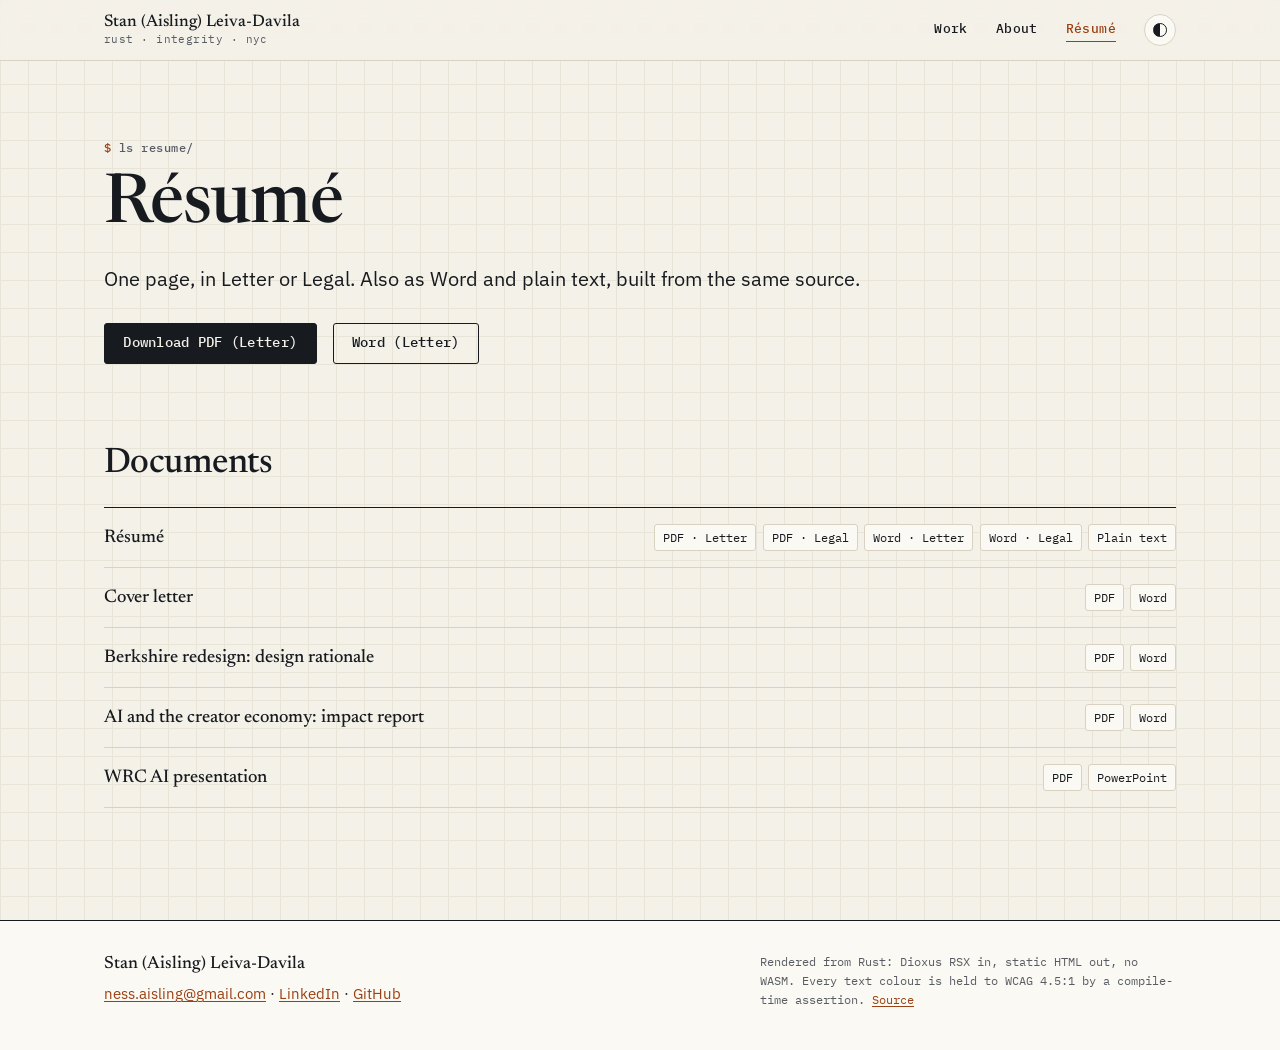
==== resume/index.html @ 5ebaadc1 "Rebuild the portfolio as a multi-page site rendered from Rust The one long page becomes Home, Work, " ====
<!doctype html>
<html lang="en">
<head>
<meta charset="utf-8">
<meta name="viewport" content="width=device-width, initial-scale=1">
<title>Résumé · Stan (Aisling) Leiva-Davila</title>
<meta name="description" content="Résumé as PDF (Letter, Legal), Word and plain text, plus writing samples.">
<link rel="canonical" href="https://nessaisling-lab.github.io/aisling-builder-portfolio/resume/">
<meta property="og:type" content="website">
<meta property="og:title" content="Résumé · Stan (Aisling) Leiva-Davila">
<meta property="og:description" content="Résumé as PDF (Letter, Legal), Word and plain text, plus writing samples.">
<meta property="og:url" content="https://nessaisling-lab.github.io/aisling-builder-portfolio/resume/">
<meta property="og:image" content="https://nessaisling-lab.github.io/aisling-builder-portfolio/assets/og-image.png">
<meta name="twitter:card" content="summary_large_image">
<meta name="theme-color" content="#F4F1E9" media="(prefers-color-scheme: light)">
<meta name="theme-color" content="#121417" media="(prefers-color-scheme: dark)">
<link rel="icon" href="../assets/favicon.svg" type="image/svg+xml">
<link rel="icon" href="../assets/favicon-32.png" sizes="32x32">
<link rel="apple-touch-icon" href="../assets/apple-touch-icon.png">
<script>try{var m=localStorage.getItem('theme');if(m)document.documentElement.dataset.theme=m}catch(e){}</script>
<link rel="preconnect" href="https://fonts.googleapis.com">
<link rel="preconnect" href="https://fonts.gstatic.com" crossorigin>
<link href="https://fonts.googleapis.com/css2?family=IBM+Plex+Mono:wght@400;500&family=IBM+Plex+Sans:ital,wght@0,400;0,500;0,600;1,400&family=Newsreader:ital,opsz,wght@0,6..72,400;0,6..72,500;1,6..72,400&display=swap" rel="stylesheet">
<link rel="stylesheet" href="../assets/site.css">
</head>
<body>
<a class="skip" href="#main">Skip to content</a>
<header class="top"><div class="wrap top-in"><a class="brand" href="../"><span class="brand-name">Stan (Aisling) Leiva-Davila</span><span class="brand-tag">rust · integrity · nyc</span></a><nav aria-label="Site"><a href="../work/" aria-current="false">Work</a><a href="../about/" aria-current="false">About</a><a href="../resume/" aria-current="page">Résumé</a><button class="theme" type="button" aria-label="Switch between light and dark theme"><span class="theme-ic" aria-hidden="true"></span></button></nav></div></header>
<main id="main">
<section class="wrap page-head"><p class="label"><span class="prompt" aria-hidden="true">$</span> ls resume/</p><h1>Résumé</h1><p class="deck">One page, in Letter or Legal. Also as Word and plain text, built from the same source.</p><div class="actions"><a class="btn" href="../assets/docs/resume/resume-letter.pdf">Download PDF (Letter)</a><a class="btn ghost" href="../assets/docs/resume/resume.docx">Word (Letter)</a></div></section><section class="wrap block"><h2 class="block-h">Documents</h2><ul class="docs"><li><span class="doc-name">Résumé</span><span class="doc-files"><a class="chip link" href="../assets/docs/resume/resume-letter.pdf">PDF · Letter</a><a class="chip link" href="../assets/docs/resume/resume-legal.pdf">PDF · Legal</a><a class="chip link" href="../assets/docs/resume/resume.docx">Word · Letter</a><a class="chip link" href="../assets/docs/resume/resume-legal.docx">Word · Legal</a><a class="chip link" href="../assets/docs/resume/resume.txt">Plain text</a></span></li><li><span class="doc-name">Cover letter</span><span class="doc-files"><a class="chip link" href="../assets/docs/cover-letter/cover-letter.pdf">PDF</a><a class="chip link" href="../assets/docs/cover-letter/cover-letter.docx">Word</a></span></li><li><span class="doc-name">Berkshire redesign: design rationale</span><span class="doc-files"><a class="chip link" href="../assets/docs/berkshire-rationale/berkshire-rationale.pdf">PDF</a><a class="chip link" href="../assets/docs/berkshire-rationale/berkshire-rationale.docx">Word</a></span></li><li><span class="doc-name">AI and the creator economy: impact report</span><span class="doc-files"><a class="chip link" href="../assets/docs/ai-creator-impact/ai-creator-impact.pdf">PDF</a><a class="chip link" href="../assets/docs/ai-creator-impact/ai-creator-impact.docx">Word</a></span></li><li><span class="doc-name">WRC AI presentation</span><span class="doc-files"><a class="chip link" href="../assets/docs/wrc-ai-deck/wrc-ai-deck.pdf">PDF</a><a class="chip link" href="../assets/docs/wrc-ai-deck/wrc-ai-deck.pptx">PowerPoint</a></span></li></ul></section>
</main>
<footer class="foot"><div class="wrap foot-in"><div><p class="foot-name">Stan (Aisling) Leiva-Davila</p><p><a href="mailto:ness.aisling@gmail.com">ness.aisling@gmail.com</a> · <a href="https://www.linkedin.com/in/stan-leiva-davila/">LinkedIn</a> · <a href="https://github.com/nessaisling-lab">GitHub</a></p></div><p class="colophon">Rendered from Rust: Dioxus RSX in, static HTML out, no WASM. Every text colour is
                     held to WCAG 4.5:1 by a compile-time assertion. <a href="https://github.com/nessaisling-lab/aisling-builder-portfolio/tree/main/site">Source</a></p></div></footer>
<script src="../assets/site.js" defer></script>
</body>
</html>
---- assets/site.css ----
/* Lab notebook x terminal.
   Notebook: warm paper, a faint ruled grid, serif headlines, figures with captions.
   Terminal: monospace prompts and readouts, a status dot, an ember accent at night.
   Colours come from site/src/theme.rs; everything else is here. */

/* GENERATED from site/src/theme.rs. Edit the Rust, not this block. Every text
   colour is held to WCAG 4.5:1 on both grounds by a const assertion. */
:root{
  --paper:#F4F1E9;--sheet:#FBF9F4;
  --ink:#171A1F;       /* 15.45:1 on paper */
  --quiet:#585C63;     /* 5.95:1 on paper */
  --accent:#9A4012;    /* 5.97:1 on paper */
  --rule:#D9D2C2;--grid:#E9E4D8;
  color-scheme:light;
}
@media (prefers-color-scheme: dark){:root:not([data-theme=light]){
  --paper:#121417;--sheet:#1A1D21;
  --ink:#ECE7DC;       /* 14.96:1 on paper */
  --quiet:#A4A8AE;     /* 7.72:1 on paper */
  --accent:#F08A4B;    /* 7.41:1 on paper */
  --rule:#2E3339;--grid:#1B1E22;
  color-scheme:dark;
}}
:root[data-theme=dark]{
  --paper:#121417;--sheet:#1A1D21;
  --ink:#ECE7DC;       /* 14.96:1 on paper */
  --quiet:#A4A8AE;     /* 7.72:1 on paper */
  --accent:#F08A4B;    /* 7.41:1 on paper */
  --rule:#2E3339;--grid:#1B1E22;
  color-scheme:dark;
}


*,*::before,*::after{box-sizing:border-box}
*{margin:0;padding:0}
html{-webkit-text-size-adjust:100%;scroll-padding-top:5rem}
img,video{display:block;max-width:100%;height:auto}

:root{
  --serif:"Newsreader",Georgia,"Times New Roman",serif;
  --sans:"IBM Plex Sans",system-ui,-apple-system,"Segoe UI",sans-serif;
  --mono:"IBM Plex Mono",ui-monospace,"Cascadia Mono",Consolas,monospace;
  --wrap:72rem;
  --gutter:clamp(1rem,4vw,2.5rem);
  --measure:66ch;
}

body{
  background-color:var(--paper);
  background-image:
    linear-gradient(var(--grid) 1px,transparent 1px),
    linear-gradient(90deg,var(--grid) 1px,transparent 1px);
  background-size:28px 28px;
  color:var(--ink);
  font:400 1.0625rem/1.65 var(--sans);
  text-rendering:optimizeLegibility;
  -webkit-font-smoothing:antialiased;
}

a{color:inherit}
:focus-visible{outline:2px solid var(--accent);outline-offset:3px;border-radius:2px}
.skip{position:absolute;left:-999px;top:.5rem;background:var(--ink);color:var(--paper);padding:.5rem .9rem;z-index:10}
.skip:focus{left:.5rem}
.quiet{color:var(--quiet)}

.wrap{max-width:var(--wrap);margin:0 auto;padding:0 var(--gutter)}

/* ── top bar ─────────────────────────────────────────────── */
.top{position:sticky;top:0;z-index:5;background:color-mix(in srgb,var(--paper) 88%,transparent);
  backdrop-filter:blur(8px);-webkit-backdrop-filter:blur(8px);border-bottom:1px solid var(--rule)}
.top-in{display:flex;align-items:center;justify-content:space-between;gap:1rem;min-height:3.75rem}
.brand{display:flex;flex-direction:column;text-decoration:none;line-height:1.15}
.brand-name{font:500 1.05rem/1.2 var(--serif)}
.brand-tag{font:400 .7rem/1.4 var(--mono);color:var(--quiet);letter-spacing:.04em}
.top nav{display:flex;align-items:center;gap:clamp(.9rem,2.5vw,1.75rem)}
.top nav a{font:500 .8rem/1 var(--mono);text-decoration:none;letter-spacing:.03em;padding:.35rem 0;border-bottom:1px solid transparent}
.top nav a:hover{border-bottom-color:var(--ink)}
.top nav a[aria-current=page]{color:var(--accent);border-bottom-color:var(--accent)}
.theme{width:2rem;height:2rem;border:1px solid var(--rule);border-radius:50%;background:var(--sheet);cursor:pointer;display:grid;place-items:center;color:var(--ink)}
.theme:hover{border-color:var(--ink)}
.theme-ic{width:.85rem;height:.85rem;border-radius:50%;background:linear-gradient(90deg,var(--ink) 50%,transparent 50%);border:1.5px solid var(--ink)}

/* ── shared type ─────────────────────────────────────────── */
h1,h2,h3{font-family:var(--serif);font-weight:500;letter-spacing:-.015em;line-height:1.12}
h1{font-size:clamp(2.4rem,5.4vw,4.25rem)}
h1 em,h2 em{font-style:italic;color:var(--accent)}
.deck{font-size:clamp(1.08rem,1.6vw,1.25rem);color:var(--ink);max-width:var(--measure);margin-top:1.1rem}
.label{font:500 .78rem/1 var(--mono);letter-spacing:.04em;color:var(--quiet);margin-bottom:.9rem}
.prompt{color:var(--accent)}
.block{padding:clamp(3rem,7vw,5rem) var(--gutter) 0;max-width:var(--wrap)}
.block-h{font-size:clamp(1.6rem,3vw,2.2rem);margin-bottom:1.5rem;max-width:30ch}
.text-link{color:var(--accent);text-underline-offset:.2em;text-decoration-thickness:1px}
.text-link:hover{text-decoration-thickness:2px}
.more{margin-top:1.4rem;font-size:.95rem}

.status,.status-line{display:inline-flex;align-items:center;gap:.55rem;font:500 .78rem/1 var(--mono);letter-spacing:.03em;
  color:var(--ink);background:var(--sheet);border:1px solid var(--rule);padding:.5rem .75rem;border-radius:999px}
.dot{width:.5rem;height:.5rem;border-radius:50%;background:var(--accent);box-shadow:0 0 0 3px color-mix(in srgb,var(--accent) 22%,transparent)}

.btn{display:inline-flex;align-items:center;gap:.4rem;font:500 .85rem/1 var(--mono);letter-spacing:.02em;text-decoration:none;
  background:var(--ink);color:var(--paper);border:1px solid var(--ink);padding:.8rem 1.15rem;border-radius:3px;cursor:pointer}
.btn:hover{background:var(--accent);border-color:var(--accent);color:var(--paper)}
.btn.ghost{background:transparent;color:var(--ink)}
.btn.ghost:hover{border-color:var(--accent);color:var(--accent)}
.btn.small{padding:.55rem .8rem;font-size:.78rem}
.actions{display:flex;flex-wrap:wrap;align-items:center;gap:.75rem 1rem;margin-top:1.75rem}
.chip{display:inline-block;font:400 .74rem/1.3 var(--mono);border:1px solid var(--rule);background:var(--sheet);padding:.3rem .5rem;border-radius:3px}
.chip.link{text-decoration:none}
.chip.link:hover{border-color:var(--accent);color:var(--accent)}

/* ── home ────────────────────────────────────────────────── */
.hero{display:grid;grid-template-columns:minmax(0,1fr) minmax(0,19rem);gap:clamp(2rem,5vw,4.5rem);align-items:end;padding-top:clamp(3rem,8vw,6rem)}
.hero h1{margin-top:1.4rem;max-width:15ch}
.portrait{background:var(--sheet);border:1px solid var(--rule);padding:.6rem .6rem .5rem}
.portrait img{width:100%;aspect-ratio:4/5;object-fit:cover;filter:grayscale(.15) contrast(1.02)}
figcaption{font:400 .74rem/1.4 var(--mono);color:var(--quiet);margin-top:.5rem}

.featured{list-style:none;border-top:1px solid var(--ink)}
.frow{border-bottom:1px solid var(--rule)}
.frow-link{display:grid;grid-template-columns:3rem minmax(0,1fr) auto 1.5rem;gap:1.25rem;align-items:baseline;padding:1.5rem 0;text-decoration:none}
.frow-n{font:500 .85rem/1 var(--mono);color:var(--accent)}
.frow-main{display:flex;flex-direction:column;gap:.3rem}
.frow-kicker{font:400 .74rem/1.3 var(--mono);color:var(--quiet);letter-spacing:.03em}
.frow-name{font:500 clamp(1.4rem,2.6vw,1.9rem)/1.15 var(--serif)}
.frow-line{color:var(--quiet);max-width:60ch}
.frow-stat{font:500 .78rem/1.3 var(--mono);text-align:right;white-space:nowrap}
.frow-go{font-size:1.2rem;color:var(--accent);transition:transform .2s}
.frow-link:hover .frow-name{color:var(--accent)}
.frow-link:hover .frow-go{transform:translateX(4px)}

.now-list{border-top:1px solid var(--rule)}
.now-list div{display:grid;grid-template-columns:7rem minmax(0,1fr);gap:1.25rem;padding:1rem 0;border-bottom:1px solid var(--rule)}
.now-list dt{font:500 .8rem/1.6 var(--mono);color:var(--accent)}
.now-list dd{max-width:var(--measure)}
.cta{padding-bottom:1rem}
.cta .deck{margin-top:-.75rem}

/* ── page heads ──────────────────────────────────────────── */
.page-head{padding-top:clamp(3rem,7vw,5rem)}

/* ── work index ──────────────────────────────────────────── */
.log{list-style:none;border-top:1px solid var(--ink)}
.log li{border-bottom:1px solid var(--rule)}
.log-row{display:grid;grid-template-columns:minmax(10rem,14rem) minmax(0,1fr) minmax(0,15rem) 3rem;gap:1.25rem;align-items:baseline;padding:1.15rem 0;text-decoration:none}
.log-name{font:500 1.2rem/1.25 var(--serif)}
.log-line{color:var(--quiet);font-size:.95rem}
.log-stat{font:400 .76rem/1.4 var(--mono)}
.log-year{font:400 .76rem/1.4 var(--mono);color:var(--quiet);text-align:right}
.log-row:hover .log-name{color:var(--accent)}
.earlier{list-style:none;border-top:1px solid var(--rule)}
.earlier li{display:grid;grid-template-columns:minmax(10rem,18rem) minmax(0,1fr);gap:1.25rem;padding:.9rem 0;border-bottom:1px solid var(--rule)}
.earlier-name{font-weight:500}
a.earlier-name{color:var(--accent);text-underline-offset:.2em}
.earlier-line{color:var(--quiet);font-size:.95rem}

/* ── case study ──────────────────────────────────────────── */
.case{padding-top:clamp(2rem,5vw,3.5rem)}
.crumbs{font:400 .78rem/1 var(--mono);color:var(--quiet)}
.crumbs a{color:var(--accent);text-decoration:none}
.crumbs a:hover{text-decoration:underline}
.case-head{margin-top:1.75rem;padding-bottom:2rem;border-bottom:1px solid var(--ink)}
.kicker{font:500 .78rem/1 var(--mono);color:var(--accent);letter-spacing:.03em}
.case-head h1{margin-top:.75rem}
.case-head .status-line{margin-top:1.25rem}
.case-grid{display:grid;grid-template-columns:minmax(0,1fr) minmax(16rem,20rem);gap:clamp(2rem,5vw,4rem);margin-top:2.5rem;align-items:start}
.case-body{grid-column:1;grid-row:1;max-width:var(--measure)}
.spec{grid-column:2;grid-row:1;position:sticky;top:5rem;background:var(--sheet);border:1px solid var(--rule);padding:1.25rem}
.figs{display:grid;grid-template-columns:1fr 1fr;gap:1rem .9rem;padding-bottom:1.25rem;border-bottom:1px solid var(--rule)}
.fig{display:flex;flex-direction:column;gap:.25rem;border-left:2px solid var(--accent);padding-left:.6rem}
.fig-v{font:500 1.15rem/1.15 var(--mono);font-variant-numeric:tabular-nums;letter-spacing:-.01em}
.fig-k{font-size:.76rem;line-height:1.35;color:var(--quiet)}
.spec-dl div{padding:.85rem 0;border-bottom:1px solid var(--rule)}
.spec-dl dt{font:500 .7rem/1 var(--mono);letter-spacing:.06em;text-transform:uppercase;color:var(--quiet);margin-bottom:.4rem}
.spec-dl dd{font-size:.92rem}
.spec-dl a{color:var(--accent);text-underline-offset:.15em}
.stack-chips{display:flex;flex-wrap:wrap;gap:.35rem}
.spec-links{display:flex;flex-direction:column;align-items:flex-start;gap:.5rem;padding-top:1rem}

.media{margin-bottom:2.5rem}
.media video{background:var(--sheet);border:1px solid var(--rule);padding:.5rem}
.media.tall video{max-height:34rem;width:auto}
.cs{padding:2rem 0;border-top:1px solid var(--rule)}
.cs:first-of-type{border-top:0;padding-top:0}
.cs h2{font-size:1.6rem;display:flex;align-items:baseline;gap:.8rem;margin-bottom:.8rem}
.cs-n{font:500 .8rem/1 var(--mono);color:var(--accent)}
.cs-lead{font-size:1.08rem}
.cs-lead.first{font:400 1.25rem/1.55 var(--serif)}
.cs ul{margin-top:1rem;padding-left:0;list-style:none}
.cs li{position:relative;padding-left:1.4rem;margin-top:.7rem}
.cs li::before{content:"›";position:absolute;left:.2rem;color:var(--accent);font-family:var(--mono)}
.verify{margin-top:1rem;padding:1.25rem;background:var(--sheet);border:1px solid var(--rule)}
.verify pre{margin-top:.8rem;overflow-x:auto;font:400 .85rem/1.5 var(--mono);background:var(--paper);border:1px solid var(--rule);padding:.8rem 1rem}
.note{margin-top:1.5rem;padding-left:1rem;border-left:2px solid var(--rule);color:var(--quiet);font-size:.95rem}

.pager{display:grid;grid-template-columns:1fr 1fr;gap:1rem;margin-top:4rem;border-top:1px solid var(--ink)}
.pager a{display:flex;flex-direction:column;gap:.35rem;padding:1.25rem 0;text-decoration:none}
.pager-next{text-align:right;align-items:flex-end}
.pager-k{font:400 .74rem/1 var(--mono);color:var(--quiet)}
.pager-n{font:500 1.25rem/1.2 var(--serif)}
.pager a:hover .pager-n{color:var(--accent)}

/* ── about ───────────────────────────────────────────────── */
.prose{margin-top:1.5rem;max-width:var(--measure)}
.prose p+p{margin-top:1rem}
.prose p:first-child{font:400 1.25rem/1.55 var(--serif)}
.rules{display:grid;grid-template-columns:repeat(3,minmax(0,1fr));gap:1.5rem}
.rule{background:var(--sheet);border:1px solid var(--rule);padding:1.25rem}
.rule h3{font-size:1.25rem;margin-bottom:.6rem}
.rule p{font-size:.95rem;color:var(--quiet)}
.timeline{list-style:none;border-top:1px solid var(--ink)}
.timeline li{display:grid;grid-template-columns:11rem minmax(0,1fr);gap:1.5rem;padding:1.25rem 0;border-bottom:1px solid var(--rule)}
.tl-when{font:400 .78rem/1.7 var(--mono);color:var(--quiet)}
.timeline h3{font-size:1.25rem;margin-bottom:.35rem}
.timeline h3 .quiet{font:400 .95rem/1 var(--sans)}
.timeline p{max-width:var(--measure)}
.stack-dl{border-top:1px solid var(--ink)}
.stack-dl div{display:grid;grid-template-columns:8rem minmax(0,1fr);gap:1.25rem;padding:.9rem 0;border-bottom:1px solid var(--rule)}
.stack-dl dt{font:500 .8rem/1.7 var(--mono);color:var(--accent)}
.contact{display:grid;grid-template-columns:minmax(0,1fr) minmax(0,1fr);gap:clamp(2rem,5vw,4rem)}
.contact-direct p+p{margin-top:.75rem}
.contact-mail{font:500 clamp(1.3rem,2.4vw,1.7rem)/1.2 var(--serif)}
.contact-mail a{color:var(--accent);text-underline-offset:.15em}
.form{display:flex;flex-direction:column;gap:.4rem;background:var(--sheet);border:1px solid var(--rule);padding:1.25rem}
.form label{font:500 .74rem/1 var(--mono);letter-spacing:.04em;margin-top:.6rem}
.form input,.form textarea{font:inherit;font-size:1rem;color:var(--ink);background:var(--paper);border:1px solid var(--rule);border-radius:3px;padding:.65rem .75rem}
.form input:focus,.form textarea:focus{border-color:var(--accent);outline:none;box-shadow:0 0 0 3px color-mix(in srgb,var(--accent) 25%,transparent)}
.form .btn{align-self:flex-start;margin-top:1rem}
.form .hp{display:none}
.form-status{font:400 .85rem/1.4 var(--mono);min-height:1.2em}
.form-status.err{color:var(--accent)}

/* ── résumé ──────────────────────────────────────────────── */
.docs{list-style:none;border-top:1px solid var(--ink)}
.docs li{display:grid;grid-template-columns:minmax(0,1fr) auto;gap:1rem;align-items:center;padding:1rem 0;border-bottom:1px solid var(--rule)}
.doc-name{font:500 1.15rem/1.3 var(--serif)}
.doc-files{display:flex;flex-wrap:wrap;gap:.4rem;justify-content:flex-end}

/* ── footer ──────────────────────────────────────────────── */
.foot{margin-top:clamp(4rem,9vw,7rem);border-top:1px solid var(--ink);background:var(--sheet)}
.foot-in{display:grid;grid-template-columns:minmax(0,1fr) minmax(0,26rem);gap:2rem;padding-top:2rem;padding-bottom:2.5rem;font-size:.92rem}
.foot-name{font:500 1.1rem/1.3 var(--serif);margin-bottom:.4rem}
.foot a{color:var(--accent);text-underline-offset:.15em}
.colophon{font:400 .74rem/1.6 var(--mono);color:var(--quiet)}

/* ── narrow screens ──────────────────────────────────────── */
@media (max-width:52rem){
  .hero{grid-template-columns:1fr;align-items:start}
  .portrait{max-width:15rem}
  .frow-link{grid-template-columns:2.25rem minmax(0,1fr);gap:.4rem 1rem}
  .frow-stat{grid-column:2;text-align:left;white-space:normal}
  .frow-go{display:none}
  .log-row{grid-template-columns:1fr;gap:.35rem}
  .log-year{text-align:left}
  .earlier li,.timeline li,.stack-dl div,.now-list div{grid-template-columns:1fr;gap:.35rem}
  /* minmax(0,…) not 1fr: a bare 1fr track can't shrink below its widest child, and the
     verify command is one unbreakable line. This lets the <pre> scroll inside itself. */
  .case-grid{grid-template-columns:minmax(0,1fr)}
  .spec{grid-column:1;grid-row:1;position:static}
  .case-body{grid-row:2}
  .rules,.contact,.foot-in{grid-template-columns:1fr}
  .docs li{grid-template-columns:1fr}
  .doc-files{justify-content:flex-start}
}
@media (max-width:30rem){
  .brand-tag{display:none}
  .top nav{gap:.8rem}
  .figs{grid-template-columns:1fr 1fr}
}

@media (prefers-reduced-motion:reduce){
  *,*::before,*::after{transition:none!important;animation:none!important;scroll-behavior:auto!important}
}
@media print{
  body{background:#fff}
  .top,.foot,.theme,.pager,.media{display:none}
}
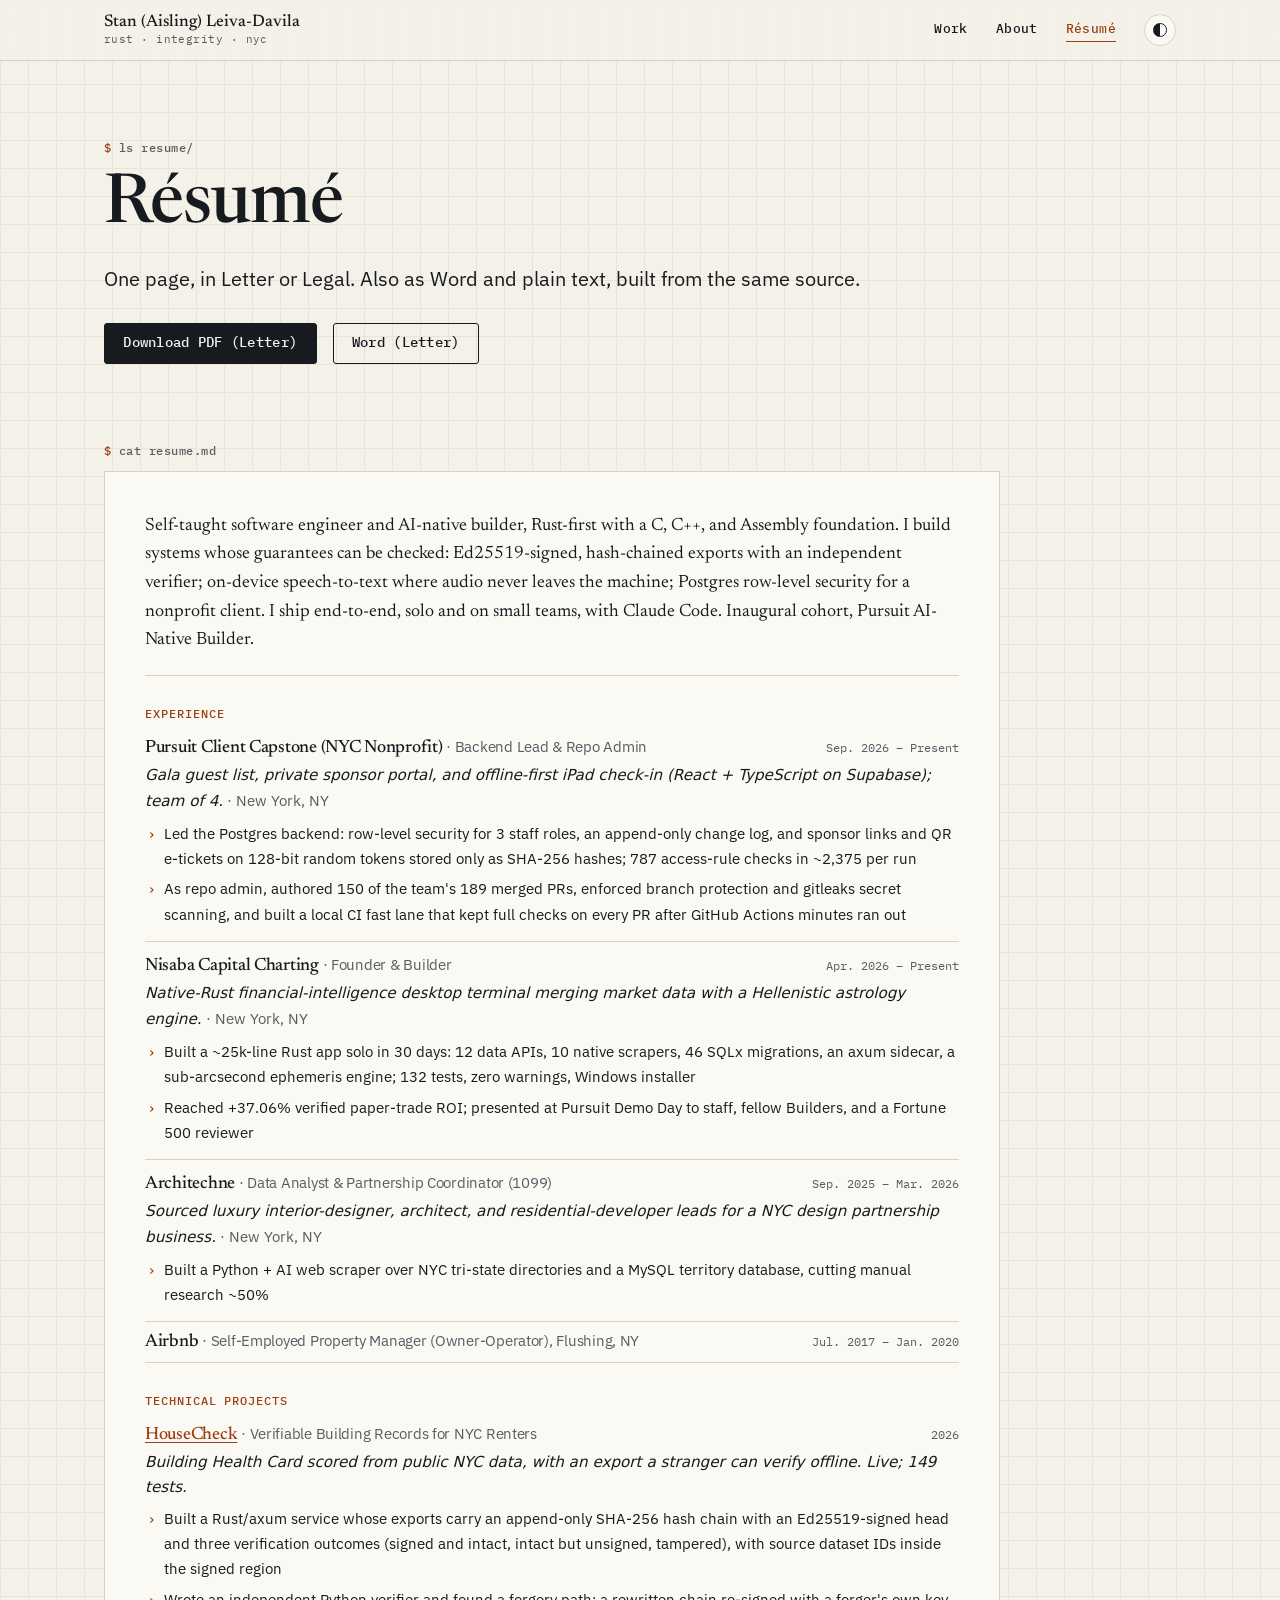
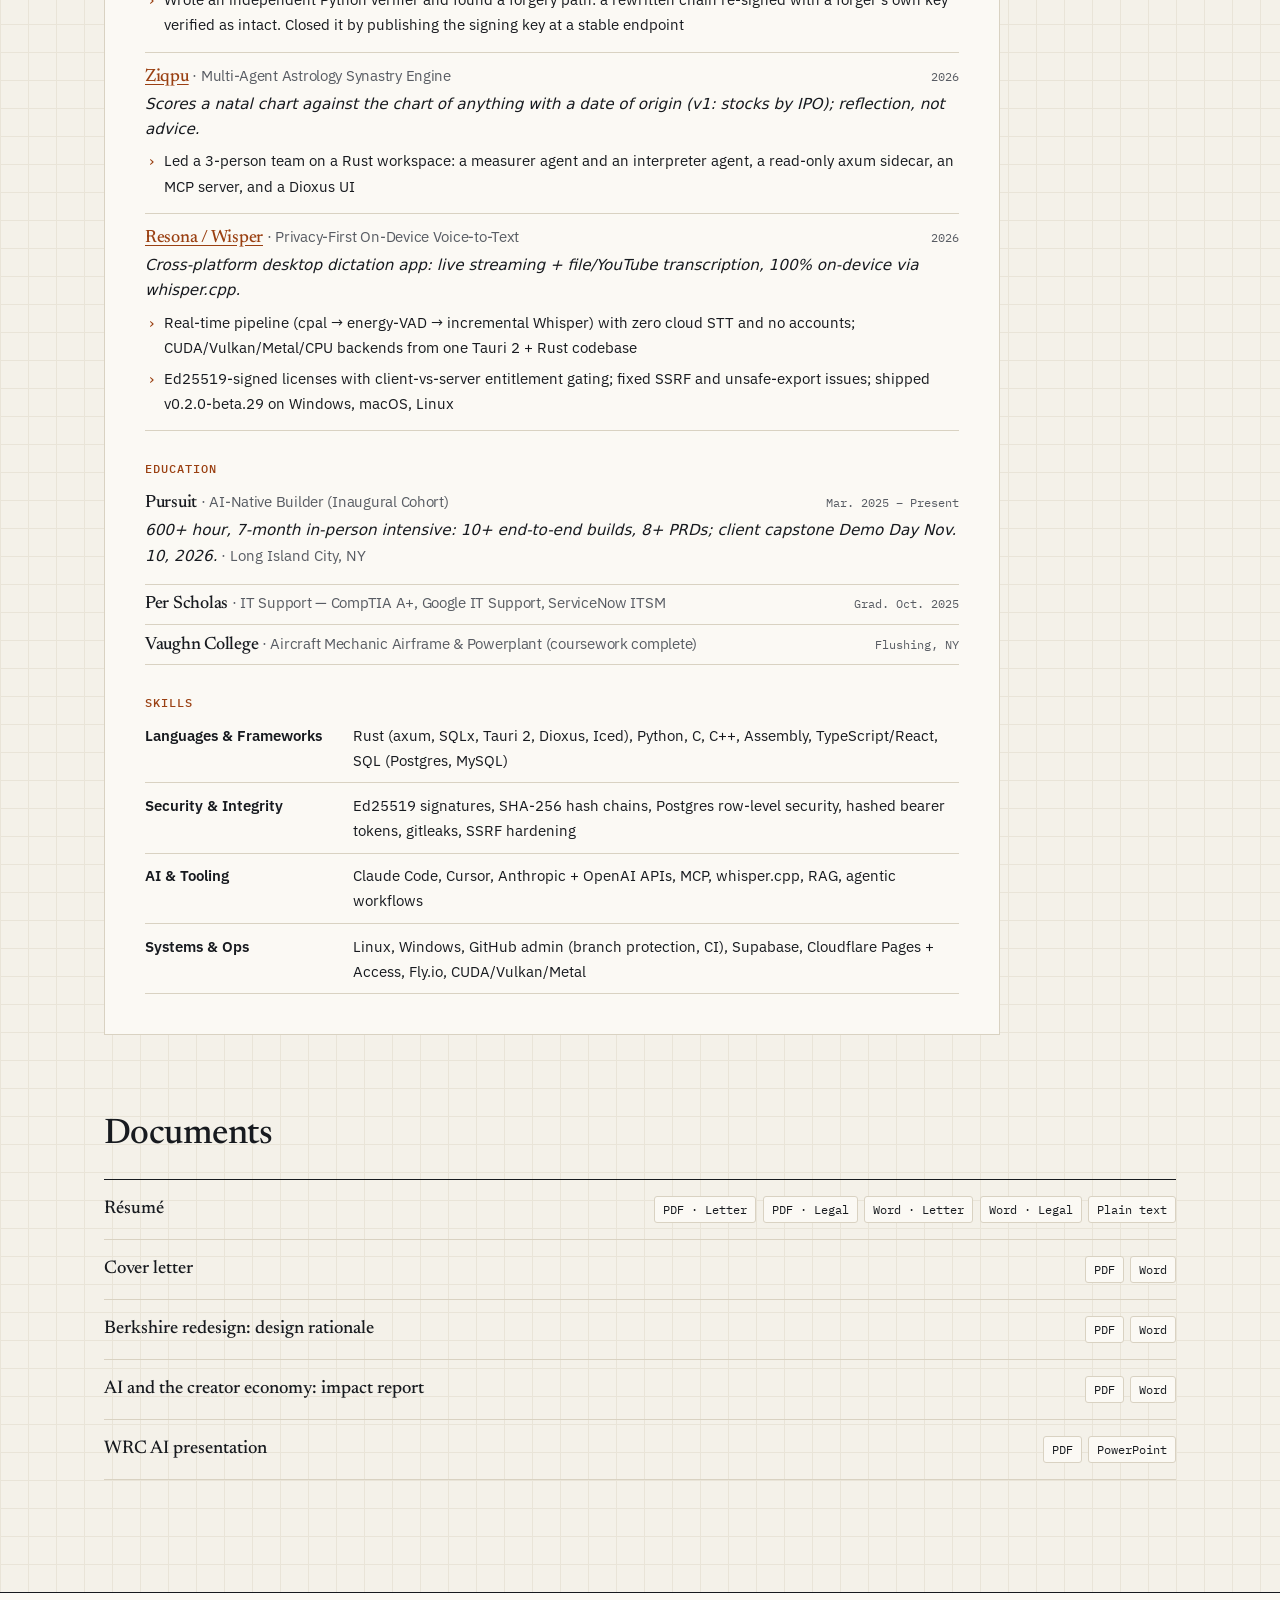
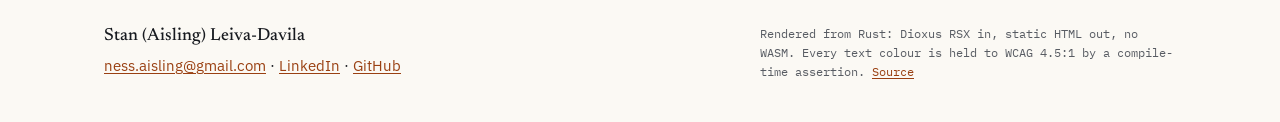
==== commit 38b77b85: "Résumé: one source in site/src/resume.rs for every format The résumé text lived in three hand-edited" ====
--- a/resume/index.html
+++ b/resume/index.html
@@ -27,7 +27,7 @@
 <a class="skip" href="#main">Skip to content</a>
 <header class="top"><div class="wrap top-in"><a class="brand" href="../"><span class="brand-name">Stan (Aisling) Leiva-Davila</span><span class="brand-tag">rust · integrity · nyc</span></a><nav aria-label="Site"><a href="../work/" aria-current="false">Work</a><a href="../about/" aria-current="false">About</a><a href="../resume/" aria-current="page">Résumé</a><button class="theme" type="button" aria-label="Switch between light and dark theme"><span class="theme-ic" aria-hidden="true"></span></button></nav></div></header>
 <main id="main">
-<section class="wrap page-head"><p class="label"><span class="prompt" aria-hidden="true">$</span> ls resume/</p><h1>Résumé</h1><p class="deck">One page, in Letter or Legal. Also as Word and plain text, built from the same source.</p><div class="actions"><a class="btn" href="../assets/docs/resume/resume-letter.pdf">Download PDF (Letter)</a><a class="btn ghost" href="../assets/docs/resume/resume.docx">Word (Letter)</a></div></section><section class="wrap block"><h2 class="block-h">Documents</h2><ul class="docs"><li><span class="doc-name">Résumé</span><span class="doc-files"><a class="chip link" href="../assets/docs/resume/resume-letter.pdf">PDF · Letter</a><a class="chip link" href="../assets/docs/resume/resume-legal.pdf">PDF · Legal</a><a class="chip link" href="../assets/docs/resume/resume.docx">Word · Letter</a><a class="chip link" href="../assets/docs/resume/resume-legal.docx">Word · Legal</a><a class="chip link" href="../assets/docs/resume/resume.txt">Plain text</a></span></li><li><span class="doc-name">Cover letter</span><span class="doc-files"><a class="chip link" href="../assets/docs/cover-letter/cover-letter.pdf">PDF</a><a class="chip link" href="../assets/docs/cover-letter/cover-letter.docx">Word</a></span></li><li><span class="doc-name">Berkshire redesign: design rationale</span><span class="doc-files"><a class="chip link" href="../assets/docs/berkshire-rationale/berkshire-rationale.pdf">PDF</a><a class="chip link" href="../assets/docs/berkshire-rationale/berkshire-rationale.docx">Word</a></span></li><li><span class="doc-name">AI and the creator economy: impact report</span><span class="doc-files"><a class="chip link" href="../assets/docs/ai-creator-impact/ai-creator-impact.pdf">PDF</a><a class="chip link" href="../assets/docs/ai-creator-impact/ai-creator-impact.docx">Word</a></span></li><li><span class="doc-name">WRC AI presentation</span><span class="doc-files"><a class="chip link" href="../assets/docs/wrc-ai-deck/wrc-ai-deck.pdf">PDF</a><a class="chip link" href="../assets/docs/wrc-ai-deck/wrc-ai-deck.pptx">PowerPoint</a></span></li></ul></section>
+<section class="wrap page-head"><p class="label"><span class="prompt" aria-hidden="true">$</span> ls resume/</p><h1>Résumé</h1><p class="deck">One page, in Letter or Legal. Also as Word and plain text, built from the same source.</p><div class="actions"><a class="btn" href="../assets/docs/resume/resume-letter.pdf">Download PDF (Letter)</a><a class="btn ghost" href="../assets/docs/resume/resume.docx">Word (Letter)</a></div></section><section class="wrap block"><p class="label"><span class="prompt" aria-hidden="true">$</span> cat resume.md</p><article class="cv"><p class="cv-summary">Self-taught software engineer and AI-native builder, Rust-first with a C, C++, and Assembly foundation. I build systems whose guarantees can be checked: Ed25519-signed, hash-chained exports with an independent verifier; on-device speech-to-text where audio never leaves the machine; Postgres row-level security for a nonprofit client. I ship end-to-end, solo and on small teams, with Claude Code. Inaugural cohort, Pursuit AI-Native Builder.</p><h2>Experience</h2><div class="cv-entry"><div class="cv-row"><h3>Pursuit Client Capstone (NYC Nonprofit)<span class="quiet"> · Backend Lead &#38; Repo Admin</span></h3><span class="cv-when">Sep. 2026 – Present</span></div><p class="cv-desc">Gala guest list, private sponsor portal, and offline-first iPad check-in (React + TypeScript on Supabase); team of 4.<span class="quiet"> · New York, NY</span></p><ul><li>Led the Postgres backend: row-level security for 3 staff roles, an append-only change log, and sponsor links and QR e-tickets on 128-bit random tokens stored only as SHA-256 hashes; 787 access-rule checks in ~2,375 per run</li><li>As repo admin, authored 150 of the team&#39;s 189 merged PRs, enforced branch protection and gitleaks secret scanning, and built a local CI fast lane that kept full checks on every PR after GitHub Actions minutes ran out</li></ul></div><div class="cv-entry"><div class="cv-row"><h3>Nisaba Capital Charting<span class="quiet"> · Founder &#38; Builder</span></h3><span class="cv-when">Apr. 2026 – Present</span></div><p class="cv-desc">Native-Rust financial-intelligence desktop terminal merging market data with a Hellenistic astrology engine.<span class="quiet"> · New York, NY</span></p><ul><li>Built a ~25k-line Rust app solo in 30 days: 12 data APIs, 10 native scrapers, 46 SQLx migrations, an axum sidecar, a sub-arcsecond ephemeris engine; 132 tests, zero warnings, Windows installer</li><li>Reached +37.06% verified paper-trade ROI; presented at Pursuit Demo Day to staff, fellow Builders, and a Fortune 500 reviewer</li></ul></div><div class="cv-entry"><div class="cv-row"><h3>Architechne<span class="quiet"> · Data Analyst &#38; Partnership Coordinator (1099)</span></h3><span class="cv-when">Sep. 2025 – Mar. 2026</span></div><p class="cv-desc">Sourced luxury interior-designer, architect, and residential-developer leads for a NYC design partnership business.<span class="quiet"> · New York, NY</span></p><ul><li>Built a Python + AI web scraper over NYC tri-state directories and a MySQL territory database, cutting manual research ~50%</li></ul></div><div class="cv-entry compact"><div class="cv-row"><h3>Airbnb<span class="quiet"> · Self-Employed Property Manager (Owner-Operator), Flushing, NY</span></h3><span class="cv-when">Jul. 2017 – Jan. 2020</span></div></div><h2>Technical projects</h2><div class="cv-entry"><div class="cv-row"><h3><a href="https://github.com/nessaisling-lab/housecheck">HouseCheck</a><span class="quiet"> · Verifiable Building Records for NYC Renters</span></h3><span class="cv-when">2026</span></div><p class="cv-desc">Building Health Card scored from public NYC data, with an export a stranger can verify offline. Live; 149 tests.</p><ul><li>Built a Rust/axum service whose exports carry an append-only SHA-256 hash chain with an Ed25519-signed head and three verification outcomes (signed and intact, intact but unsigned, tampered), with source dataset IDs inside the signed region</li><li>Wrote an independent Python verifier and found a forgery path: a rewritten chain re-signed with a forger&#39;s own key verified as intact. Closed it by publishing the signing key at a stable endpoint</li></ul></div><div class="cv-entry"><div class="cv-row"><h3><a href="https://github.com/nessaisling-lab/Ziqpu-L2-Cycle-3">Ziqpu</a><span class="quiet"> · Multi-Agent Astrology Synastry Engine</span></h3><span class="cv-when">2026</span></div><p class="cv-desc">Scores a natal chart against the chart of anything with a date of origin (v1: stocks by IPO); reflection, not advice.</p><ul><li>Led a 3-person team on a Rust workspace: a measurer agent and an interpreter agent, a read-only axum sidecar, an MCP server, and a Dioxus UI</li></ul></div><div class="cv-entry"><div class="cv-row"><h3><a href="https://github.com/aislingld-pursuit/L2-Clone-Prodject">Resona / Wisper</a><span class="quiet"> · Privacy-First On-Device Voice-to-Text</span></h3><span class="cv-when">2026</span></div><p class="cv-desc">Cross-platform desktop dictation app: live streaming + file/YouTube transcription, 100% on-device via whisper.cpp.</p><ul><li>Real-time pipeline (cpal → energy-VAD → incremental Whisper) with zero cloud STT and no accounts; CUDA/Vulkan/Metal/CPU backends from one Tauri 2 + Rust codebase</li><li>Ed25519-signed licenses with client-vs-server entitlement gating; fixed SSRF and unsafe-export issues; shipped v0.2.0-beta.29 on Windows, macOS, Linux</li></ul></div><h2>Education</h2><div class="cv-entry"><div class="cv-row"><h3>Pursuit<span class="quiet"> · AI-Native Builder (Inaugural Cohort)</span></h3><span class="cv-when">Mar. 2025 – Present</span></div><p class="cv-desc">600+ hour, 7-month in-person intensive: 10+ end-to-end builds, 8+ PRDs; client capstone Demo Day Nov. 10, 2026.<span class="quiet"> · Long Island City, NY</span></p></div><div class="cv-entry compact"><div class="cv-row"><h3>Per Scholas<span class="quiet"> · IT Support — CompTIA A+, Google IT Support, ServiceNow ITSM</span></h3><span class="cv-when">Grad. Oct. 2025</span></div></div><div class="cv-entry compact"><div class="cv-row"><h3>Vaughn College<span class="quiet"> · Aircraft Mechanic Airframe &#38; Powerplant (coursework complete)</span></h3><span class="cv-when">Flushing, NY</span></div></div><h2>Skills</h2><dl class="cv-skills"><div><dt>Languages &#38; Frameworks</dt><dd>Rust (axum, SQLx, Tauri 2, Dioxus, Iced), Python, C, C++, Assembly, TypeScript/React, SQL (Postgres, MySQL)</dd></div><div><dt>Security &#38; Integrity</dt><dd>Ed25519 signatures, SHA-256 hash chains, Postgres row-level security, hashed bearer tokens, gitleaks, SSRF hardening</dd></div><div><dt>AI &#38; Tooling</dt><dd>Claude Code, Cursor, Anthropic + OpenAI APIs, MCP, whisper.cpp, RAG, agentic workflows</dd></div><div><dt>Systems &#38; Ops</dt><dd>Linux, Windows, GitHub admin (branch protection, CI), Supabase, Cloudflare Pages + Access, Fly.io, CUDA/Vulkan/Metal</dd></div></dl></article></section><section class="wrap block"><h2 class="block-h">Documents</h2><ul class="docs"><li><span class="doc-name">Résumé</span><span class="doc-files"><a class="chip link" href="../assets/docs/resume/resume-letter.pdf">PDF · Letter</a><a class="chip link" href="../assets/docs/resume/resume-legal.pdf">PDF · Legal</a><a class="chip link" href="../assets/docs/resume/resume.docx">Word · Letter</a><a class="chip link" href="../assets/docs/resume/resume-legal.docx">Word · Legal</a><a class="chip link" href="../assets/docs/resume/resume.txt">Plain text</a></span></li><li><span class="doc-name">Cover letter</span><span class="doc-files"><a class="chip link" href="../assets/docs/cover-letter/cover-letter.pdf">PDF</a><a class="chip link" href="../assets/docs/cover-letter/cover-letter.docx">Word</a></span></li><li><span class="doc-name">Berkshire redesign: design rationale</span><span class="doc-files"><a class="chip link" href="../assets/docs/berkshire-rationale/berkshire-rationale.pdf">PDF</a><a class="chip link" href="../assets/docs/berkshire-rationale/berkshire-rationale.docx">Word</a></span></li><li><span class="doc-name">AI and the creator economy: impact report</span><span class="doc-files"><a class="chip link" href="../assets/docs/ai-creator-impact/ai-creator-impact.pdf">PDF</a><a class="chip link" href="../assets/docs/ai-creator-impact/ai-creator-impact.docx">Word</a></span></li><li><span class="doc-name">WRC AI presentation</span><span class="doc-files"><a class="chip link" href="../assets/docs/wrc-ai-deck/wrc-ai-deck.pdf">PDF</a><a class="chip link" href="../assets/docs/wrc-ai-deck/wrc-ai-deck.pptx">PowerPoint</a></span></li></ul></section>
 </main>
 <footer class="foot"><div class="wrap foot-in"><div><p class="foot-name">Stan (Aisling) Leiva-Davila</p><p><a href="mailto:ness.aisling@gmail.com">ness.aisling@gmail.com</a> · <a href="https://www.linkedin.com/in/stan-leiva-davila/">LinkedIn</a> · <a href="https://github.com/nessaisling-lab">GitHub</a></p></div><p class="colophon">Rendered from Rust: Dioxus RSX in, static HTML out, no WASM. Every text colour is
                      held to WCAG 4.5:1 by a compile-time assertion. <a href="https://github.com/nessaisling-lab/aisling-builder-portfolio/tree/main/site">Source</a></p></div></footer>
--- a/assets/site.css
+++ b/assets/site.css
@@ -230,6 +230,27 @@
 .form-status.err{color:var(--accent)}
 
 /* ── résumé ──────────────────────────────────────────────── */
+.cv{background:var(--sheet);border:1px solid var(--rule);padding:clamp(1.25rem,4vw,2.5rem);max-width:56rem}
+.cv-summary{font:400 1.12rem/1.6 var(--serif);padding-bottom:1.25rem;border-bottom:1px solid var(--rule)}
+.cv h2{font:500 .74rem/1 var(--mono);letter-spacing:.08em;text-transform:uppercase;color:var(--accent);margin:2rem 0 .25rem}
+.cv-entry{padding:.9rem 0;border-bottom:1px solid var(--rule)}
+.cv-entry.compact{padding:.6rem 0}
+.cv-row{display:flex;justify-content:space-between;align-items:baseline;gap:1rem}
+.cv-row h3{font-size:1.12rem}
+.cv-row h3 .quiet{font:400 .95rem/1 var(--sans)}
+.cv-row a{color:var(--accent);text-underline-offset:.15em}
+.cv-when{font:400 .76rem/1.4 var(--mono);color:var(--quiet);white-space:nowrap}
+.cv-desc{font-size:.95rem;margin-top:.3rem;font-style:italic}
+.cv-desc .quiet{font-style:normal}
+.cv ul{list-style:none;margin-top:.4rem}
+.cv li{position:relative;padding-left:1.2rem;margin-top:.35rem;font-size:.95rem}
+.cv li::before{content:"›";position:absolute;left:.15rem;color:var(--accent);font-family:var(--mono)}
+.cv-skills div{display:grid;grid-template-columns:12rem minmax(0,1fr);gap:1rem;padding:.6rem 0;border-bottom:1px solid var(--rule);font-size:.95rem}
+.cv-skills dt{font-weight:600}
+@media (max-width:52rem){
+  .cv-row{flex-direction:column;gap:.15rem}
+  .cv-skills div{grid-template-columns:1fr;gap:.2rem}
+}
 .docs{list-style:none;border-top:1px solid var(--ink)}
 .docs li{display:grid;grid-template-columns:minmax(0,1fr) auto;gap:1rem;align-items:center;padding:1rem 0;border-bottom:1px solid var(--rule)}
 .doc-name{font:500 1.15rem/1.3 var(--serif)}
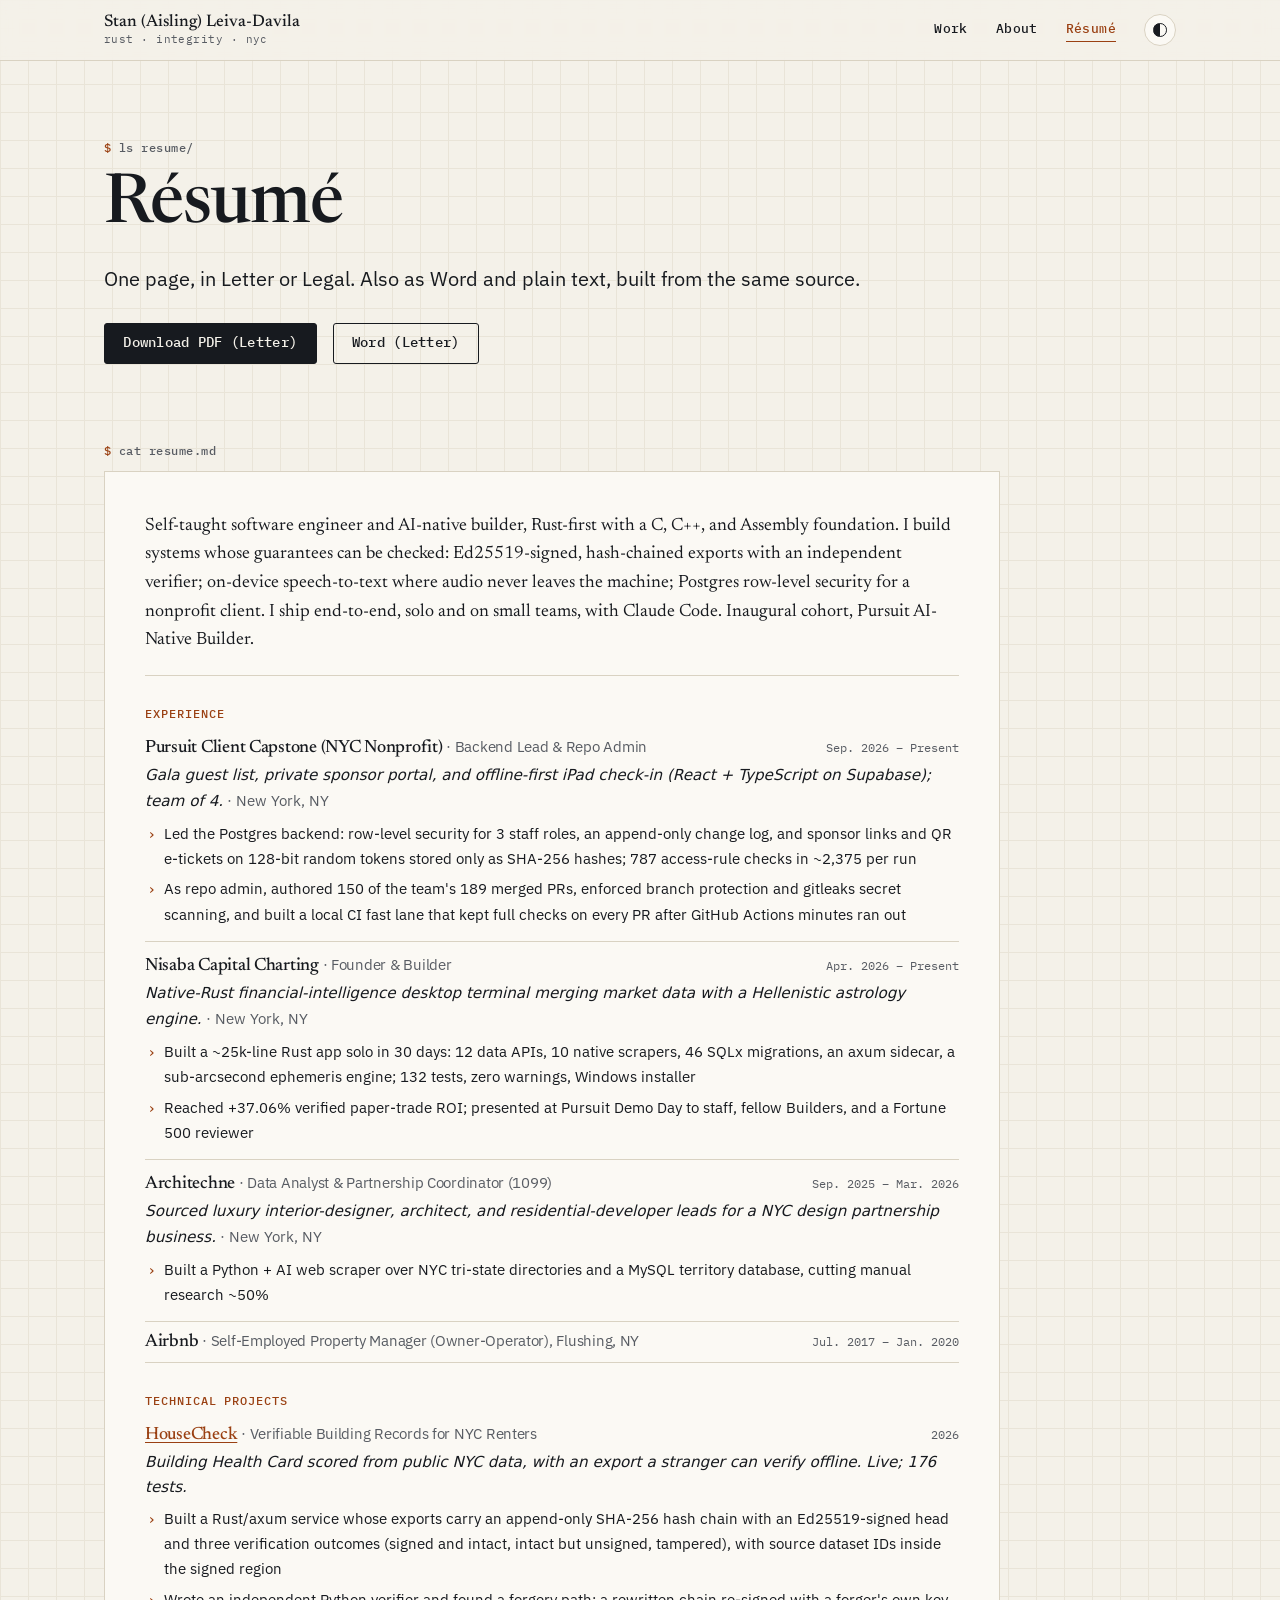
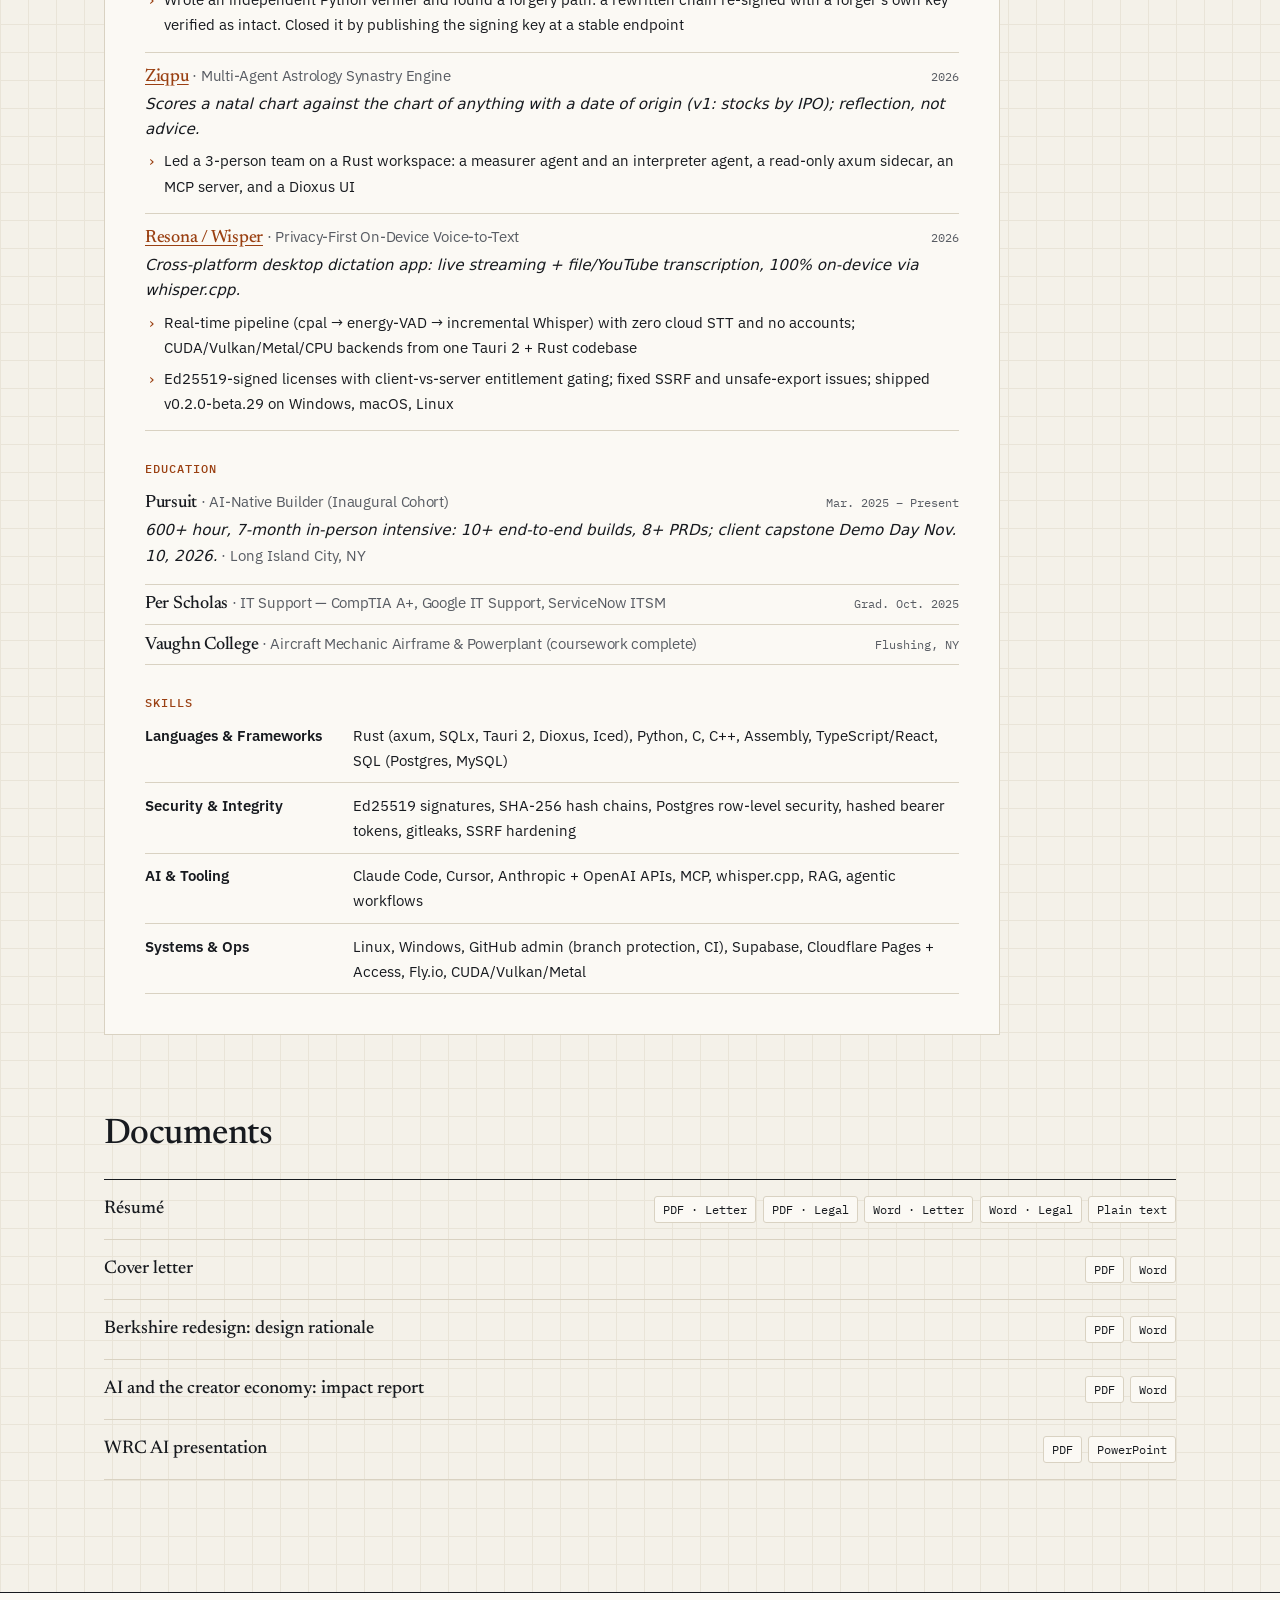
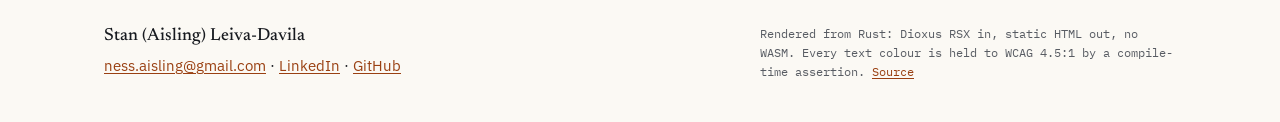
==== commit 177aede9: "HouseCheck case study: narrated walkthrough, and the test count as run today The silent search loop " ====
--- a/resume/index.html
+++ b/resume/index.html
@@ -27,7 +27,7 @@
 <a class="skip" href="#main">Skip to content</a>
 <header class="top"><div class="wrap top-in"><a class="brand" href="../"><span class="brand-name">Stan (Aisling) Leiva-Davila</span><span class="brand-tag">rust · integrity · nyc</span></a><nav aria-label="Site"><a href="../work/" aria-current="false">Work</a><a href="../about/" aria-current="false">About</a><a href="../resume/" aria-current="page">Résumé</a><button class="theme" type="button" aria-label="Switch between light and dark theme"><span class="theme-ic" aria-hidden="true"></span></button></nav></div></header>
 <main id="main">
-<section class="wrap page-head"><p class="label"><span class="prompt" aria-hidden="true">$</span> ls resume/</p><h1>Résumé</h1><p class="deck">One page, in Letter or Legal. Also as Word and plain text, built from the same source.</p><div class="actions"><a class="btn" href="../assets/docs/resume/resume-letter.pdf">Download PDF (Letter)</a><a class="btn ghost" href="../assets/docs/resume/resume.docx">Word (Letter)</a></div></section><section class="wrap block"><p class="label"><span class="prompt" aria-hidden="true">$</span> cat resume.md</p><article class="cv"><p class="cv-summary">Self-taught software engineer and AI-native builder, Rust-first with a C, C++, and Assembly foundation. I build systems whose guarantees can be checked: Ed25519-signed, hash-chained exports with an independent verifier; on-device speech-to-text where audio never leaves the machine; Postgres row-level security for a nonprofit client. I ship end-to-end, solo and on small teams, with Claude Code. Inaugural cohort, Pursuit AI-Native Builder.</p><h2>Experience</h2><div class="cv-entry"><div class="cv-row"><h3>Pursuit Client Capstone (NYC Nonprofit)<span class="quiet"> · Backend Lead &#38; Repo Admin</span></h3><span class="cv-when">Sep. 2026 – Present</span></div><p class="cv-desc">Gala guest list, private sponsor portal, and offline-first iPad check-in (React + TypeScript on Supabase); team of 4.<span class="quiet"> · New York, NY</span></p><ul><li>Led the Postgres backend: row-level security for 3 staff roles, an append-only change log, and sponsor links and QR e-tickets on 128-bit random tokens stored only as SHA-256 hashes; 787 access-rule checks in ~2,375 per run</li><li>As repo admin, authored 150 of the team&#39;s 189 merged PRs, enforced branch protection and gitleaks secret scanning, and built a local CI fast lane that kept full checks on every PR after GitHub Actions minutes ran out</li></ul></div><div class="cv-entry"><div class="cv-row"><h3>Nisaba Capital Charting<span class="quiet"> · Founder &#38; Builder</span></h3><span class="cv-when">Apr. 2026 – Present</span></div><p class="cv-desc">Native-Rust financial-intelligence desktop terminal merging market data with a Hellenistic astrology engine.<span class="quiet"> · New York, NY</span></p><ul><li>Built a ~25k-line Rust app solo in 30 days: 12 data APIs, 10 native scrapers, 46 SQLx migrations, an axum sidecar, a sub-arcsecond ephemeris engine; 132 tests, zero warnings, Windows installer</li><li>Reached +37.06% verified paper-trade ROI; presented at Pursuit Demo Day to staff, fellow Builders, and a Fortune 500 reviewer</li></ul></div><div class="cv-entry"><div class="cv-row"><h3>Architechne<span class="quiet"> · Data Analyst &#38; Partnership Coordinator (1099)</span></h3><span class="cv-when">Sep. 2025 – Mar. 2026</span></div><p class="cv-desc">Sourced luxury interior-designer, architect, and residential-developer leads for a NYC design partnership business.<span class="quiet"> · New York, NY</span></p><ul><li>Built a Python + AI web scraper over NYC tri-state directories and a MySQL territory database, cutting manual research ~50%</li></ul></div><div class="cv-entry compact"><div class="cv-row"><h3>Airbnb<span class="quiet"> · Self-Employed Property Manager (Owner-Operator), Flushing, NY</span></h3><span class="cv-when">Jul. 2017 – Jan. 2020</span></div></div><h2>Technical projects</h2><div class="cv-entry"><div class="cv-row"><h3><a href="https://github.com/nessaisling-lab/housecheck">HouseCheck</a><span class="quiet"> · Verifiable Building Records for NYC Renters</span></h3><span class="cv-when">2026</span></div><p class="cv-desc">Building Health Card scored from public NYC data, with an export a stranger can verify offline. Live; 149 tests.</p><ul><li>Built a Rust/axum service whose exports carry an append-only SHA-256 hash chain with an Ed25519-signed head and three verification outcomes (signed and intact, intact but unsigned, tampered), with source dataset IDs inside the signed region</li><li>Wrote an independent Python verifier and found a forgery path: a rewritten chain re-signed with a forger&#39;s own key verified as intact. Closed it by publishing the signing key at a stable endpoint</li></ul></div><div class="cv-entry"><div class="cv-row"><h3><a href="https://github.com/nessaisling-lab/Ziqpu-L2-Cycle-3">Ziqpu</a><span class="quiet"> · Multi-Agent Astrology Synastry Engine</span></h3><span class="cv-when">2026</span></div><p class="cv-desc">Scores a natal chart against the chart of anything with a date of origin (v1: stocks by IPO); reflection, not advice.</p><ul><li>Led a 3-person team on a Rust workspace: a measurer agent and an interpreter agent, a read-only axum sidecar, an MCP server, and a Dioxus UI</li></ul></div><div class="cv-entry"><div class="cv-row"><h3><a href="https://github.com/aislingld-pursuit/L2-Clone-Prodject">Resona / Wisper</a><span class="quiet"> · Privacy-First On-Device Voice-to-Text</span></h3><span class="cv-when">2026</span></div><p class="cv-desc">Cross-platform desktop dictation app: live streaming + file/YouTube transcription, 100% on-device via whisper.cpp.</p><ul><li>Real-time pipeline (cpal → energy-VAD → incremental Whisper) with zero cloud STT and no accounts; CUDA/Vulkan/Metal/CPU backends from one Tauri 2 + Rust codebase</li><li>Ed25519-signed licenses with client-vs-server entitlement gating; fixed SSRF and unsafe-export issues; shipped v0.2.0-beta.29 on Windows, macOS, Linux</li></ul></div><h2>Education</h2><div class="cv-entry"><div class="cv-row"><h3>Pursuit<span class="quiet"> · AI-Native Builder (Inaugural Cohort)</span></h3><span class="cv-when">Mar. 2025 – Present</span></div><p class="cv-desc">600+ hour, 7-month in-person intensive: 10+ end-to-end builds, 8+ PRDs; client capstone Demo Day Nov. 10, 2026.<span class="quiet"> · Long Island City, NY</span></p></div><div class="cv-entry compact"><div class="cv-row"><h3>Per Scholas<span class="quiet"> · IT Support — CompTIA A+, Google IT Support, ServiceNow ITSM</span></h3><span class="cv-when">Grad. Oct. 2025</span></div></div><div class="cv-entry compact"><div class="cv-row"><h3>Vaughn College<span class="quiet"> · Aircraft Mechanic Airframe &#38; Powerplant (coursework complete)</span></h3><span class="cv-when">Flushing, NY</span></div></div><h2>Skills</h2><dl class="cv-skills"><div><dt>Languages &#38; Frameworks</dt><dd>Rust (axum, SQLx, Tauri 2, Dioxus, Iced), Python, C, C++, Assembly, TypeScript/React, SQL (Postgres, MySQL)</dd></div><div><dt>Security &#38; Integrity</dt><dd>Ed25519 signatures, SHA-256 hash chains, Postgres row-level security, hashed bearer tokens, gitleaks, SSRF hardening</dd></div><div><dt>AI &#38; Tooling</dt><dd>Claude Code, Cursor, Anthropic + OpenAI APIs, MCP, whisper.cpp, RAG, agentic workflows</dd></div><div><dt>Systems &#38; Ops</dt><dd>Linux, Windows, GitHub admin (branch protection, CI), Supabase, Cloudflare Pages + Access, Fly.io, CUDA/Vulkan/Metal</dd></div></dl></article></section><section class="wrap block"><h2 class="block-h">Documents</h2><ul class="docs"><li><span class="doc-name">Résumé</span><span class="doc-files"><a class="chip link" href="../assets/docs/resume/resume-letter.pdf">PDF · Letter</a><a class="chip link" href="../assets/docs/resume/resume-legal.pdf">PDF · Legal</a><a class="chip link" href="../assets/docs/resume/resume.docx">Word · Letter</a><a class="chip link" href="../assets/docs/resume/resume-legal.docx">Word · Legal</a><a class="chip link" href="../assets/docs/resume/resume.txt">Plain text</a></span></li><li><span class="doc-name">Cover letter</span><span class="doc-files"><a class="chip link" href="../assets/docs/cover-letter/cover-letter.pdf">PDF</a><a class="chip link" href="../assets/docs/cover-letter/cover-letter.docx">Word</a></span></li><li><span class="doc-name">Berkshire redesign: design rationale</span><span class="doc-files"><a class="chip link" href="../assets/docs/berkshire-rationale/berkshire-rationale.pdf">PDF</a><a class="chip link" href="../assets/docs/berkshire-rationale/berkshire-rationale.docx">Word</a></span></li><li><span class="doc-name">AI and the creator economy: impact report</span><span class="doc-files"><a class="chip link" href="../assets/docs/ai-creator-impact/ai-creator-impact.pdf">PDF</a><a class="chip link" href="../assets/docs/ai-creator-impact/ai-creator-impact.docx">Word</a></span></li><li><span class="doc-name">WRC AI presentation</span><span class="doc-files"><a class="chip link" href="../assets/docs/wrc-ai-deck/wrc-ai-deck.pdf">PDF</a><a class="chip link" href="../assets/docs/wrc-ai-deck/wrc-ai-deck.pptx">PowerPoint</a></span></li></ul></section>
+<section class="wrap page-head"><p class="label"><span class="prompt" aria-hidden="true">$</span> ls resume/</p><h1>Résumé</h1><p class="deck">One page, in Letter or Legal. Also as Word and plain text, built from the same source.</p><div class="actions"><a class="btn" href="../assets/docs/resume/resume-letter.pdf">Download PDF (Letter)</a><a class="btn ghost" href="../assets/docs/resume/resume.docx">Word (Letter)</a></div></section><section class="wrap block"><p class="label"><span class="prompt" aria-hidden="true">$</span> cat resume.md</p><article class="cv"><p class="cv-summary">Self-taught software engineer and AI-native builder, Rust-first with a C, C++, and Assembly foundation. I build systems whose guarantees can be checked: Ed25519-signed, hash-chained exports with an independent verifier; on-device speech-to-text where audio never leaves the machine; Postgres row-level security for a nonprofit client. I ship end-to-end, solo and on small teams, with Claude Code. Inaugural cohort, Pursuit AI-Native Builder.</p><h2>Experience</h2><div class="cv-entry"><div class="cv-row"><h3>Pursuit Client Capstone (NYC Nonprofit)<span class="quiet"> · Backend Lead &#38; Repo Admin</span></h3><span class="cv-when">Sep. 2026 – Present</span></div><p class="cv-desc">Gala guest list, private sponsor portal, and offline-first iPad check-in (React + TypeScript on Supabase); team of 4.<span class="quiet"> · New York, NY</span></p><ul><li>Led the Postgres backend: row-level security for 3 staff roles, an append-only change log, and sponsor links and QR e-tickets on 128-bit random tokens stored only as SHA-256 hashes; 787 access-rule checks in ~2,375 per run</li><li>As repo admin, authored 150 of the team&#39;s 189 merged PRs, enforced branch protection and gitleaks secret scanning, and built a local CI fast lane that kept full checks on every PR after GitHub Actions minutes ran out</li></ul></div><div class="cv-entry"><div class="cv-row"><h3>Nisaba Capital Charting<span class="quiet"> · Founder &#38; Builder</span></h3><span class="cv-when">Apr. 2026 – Present</span></div><p class="cv-desc">Native-Rust financial-intelligence desktop terminal merging market data with a Hellenistic astrology engine.<span class="quiet"> · New York, NY</span></p><ul><li>Built a ~25k-line Rust app solo in 30 days: 12 data APIs, 10 native scrapers, 46 SQLx migrations, an axum sidecar, a sub-arcsecond ephemeris engine; 132 tests, zero warnings, Windows installer</li><li>Reached +37.06% verified paper-trade ROI; presented at Pursuit Demo Day to staff, fellow Builders, and a Fortune 500 reviewer</li></ul></div><div class="cv-entry"><div class="cv-row"><h3>Architechne<span class="quiet"> · Data Analyst &#38; Partnership Coordinator (1099)</span></h3><span class="cv-when">Sep. 2025 – Mar. 2026</span></div><p class="cv-desc">Sourced luxury interior-designer, architect, and residential-developer leads for a NYC design partnership business.<span class="quiet"> · New York, NY</span></p><ul><li>Built a Python + AI web scraper over NYC tri-state directories and a MySQL territory database, cutting manual research ~50%</li></ul></div><div class="cv-entry compact"><div class="cv-row"><h3>Airbnb<span class="quiet"> · Self-Employed Property Manager (Owner-Operator), Flushing, NY</span></h3><span class="cv-when">Jul. 2017 – Jan. 2020</span></div></div><h2>Technical projects</h2><div class="cv-entry"><div class="cv-row"><h3><a href="https://github.com/nessaisling-lab/housecheck">HouseCheck</a><span class="quiet"> · Verifiable Building Records for NYC Renters</span></h3><span class="cv-when">2026</span></div><p class="cv-desc">Building Health Card scored from public NYC data, with an export a stranger can verify offline. Live; 176 tests.</p><ul><li>Built a Rust/axum service whose exports carry an append-only SHA-256 hash chain with an Ed25519-signed head and three verification outcomes (signed and intact, intact but unsigned, tampered), with source dataset IDs inside the signed region</li><li>Wrote an independent Python verifier and found a forgery path: a rewritten chain re-signed with a forger&#39;s own key verified as intact. Closed it by publishing the signing key at a stable endpoint</li></ul></div><div class="cv-entry"><div class="cv-row"><h3><a href="https://github.com/nessaisling-lab/Ziqpu-L2-Cycle-3">Ziqpu</a><span class="quiet"> · Multi-Agent Astrology Synastry Engine</span></h3><span class="cv-when">2026</span></div><p class="cv-desc">Scores a natal chart against the chart of anything with a date of origin (v1: stocks by IPO); reflection, not advice.</p><ul><li>Led a 3-person team on a Rust workspace: a measurer agent and an interpreter agent, a read-only axum sidecar, an MCP server, and a Dioxus UI</li></ul></div><div class="cv-entry"><div class="cv-row"><h3><a href="https://github.com/aislingld-pursuit/L2-Clone-Prodject">Resona / Wisper</a><span class="quiet"> · Privacy-First On-Device Voice-to-Text</span></h3><span class="cv-when">2026</span></div><p class="cv-desc">Cross-platform desktop dictation app: live streaming + file/YouTube transcription, 100% on-device via whisper.cpp.</p><ul><li>Real-time pipeline (cpal → energy-VAD → incremental Whisper) with zero cloud STT and no accounts; CUDA/Vulkan/Metal/CPU backends from one Tauri 2 + Rust codebase</li><li>Ed25519-signed licenses with client-vs-server entitlement gating; fixed SSRF and unsafe-export issues; shipped v0.2.0-beta.29 on Windows, macOS, Linux</li></ul></div><h2>Education</h2><div class="cv-entry"><div class="cv-row"><h3>Pursuit<span class="quiet"> · AI-Native Builder (Inaugural Cohort)</span></h3><span class="cv-when">Mar. 2025 – Present</span></div><p class="cv-desc">600+ hour, 7-month in-person intensive: 10+ end-to-end builds, 8+ PRDs; client capstone Demo Day Nov. 10, 2026.<span class="quiet"> · Long Island City, NY</span></p></div><div class="cv-entry compact"><div class="cv-row"><h3>Per Scholas<span class="quiet"> · IT Support — CompTIA A+, Google IT Support, ServiceNow ITSM</span></h3><span class="cv-when">Grad. Oct. 2025</span></div></div><div class="cv-entry compact"><div class="cv-row"><h3>Vaughn College<span class="quiet"> · Aircraft Mechanic Airframe &#38; Powerplant (coursework complete)</span></h3><span class="cv-when">Flushing, NY</span></div></div><h2>Skills</h2><dl class="cv-skills"><div><dt>Languages &#38; Frameworks</dt><dd>Rust (axum, SQLx, Tauri 2, Dioxus, Iced), Python, C, C++, Assembly, TypeScript/React, SQL (Postgres, MySQL)</dd></div><div><dt>Security &#38; Integrity</dt><dd>Ed25519 signatures, SHA-256 hash chains, Postgres row-level security, hashed bearer tokens, gitleaks, SSRF hardening</dd></div><div><dt>AI &#38; Tooling</dt><dd>Claude Code, Cursor, Anthropic + OpenAI APIs, MCP, whisper.cpp, RAG, agentic workflows</dd></div><div><dt>Systems &#38; Ops</dt><dd>Linux, Windows, GitHub admin (branch protection, CI), Supabase, Cloudflare Pages + Access, Fly.io, CUDA/Vulkan/Metal</dd></div></dl></article></section><section class="wrap block"><h2 class="block-h">Documents</h2><ul class="docs"><li><span class="doc-name">Résumé</span><span class="doc-files"><a class="chip link" href="../assets/docs/resume/resume-letter.pdf">PDF · Letter</a><a class="chip link" href="../assets/docs/resume/resume-legal.pdf">PDF · Legal</a><a class="chip link" href="../assets/docs/resume/resume.docx">Word · Letter</a><a class="chip link" href="../assets/docs/resume/resume-legal.docx">Word · Legal</a><a class="chip link" href="../assets/docs/resume/resume.txt">Plain text</a></span></li><li><span class="doc-name">Cover letter</span><span class="doc-files"><a class="chip link" href="../assets/docs/cover-letter/cover-letter.pdf">PDF</a><a class="chip link" href="../assets/docs/cover-letter/cover-letter.docx">Word</a></span></li><li><span class="doc-name">Berkshire redesign: design rationale</span><span class="doc-files"><a class="chip link" href="../assets/docs/berkshire-rationale/berkshire-rationale.pdf">PDF</a><a class="chip link" href="../assets/docs/berkshire-rationale/berkshire-rationale.docx">Word</a></span></li><li><span class="doc-name">AI and the creator economy: impact report</span><span class="doc-files"><a class="chip link" href="../assets/docs/ai-creator-impact/ai-creator-impact.pdf">PDF</a><a class="chip link" href="../assets/docs/ai-creator-impact/ai-creator-impact.docx">Word</a></span></li><li><span class="doc-name">WRC AI presentation</span><span class="doc-files"><a class="chip link" href="../assets/docs/wrc-ai-deck/wrc-ai-deck.pdf">PDF</a><a class="chip link" href="../assets/docs/wrc-ai-deck/wrc-ai-deck.pptx">PowerPoint</a></span></li></ul></section>
 </main>
 <footer class="foot"><div class="wrap foot-in"><div><p class="foot-name">Stan (Aisling) Leiva-Davila</p><p><a href="mailto:ness.aisling@gmail.com">ness.aisling@gmail.com</a> · <a href="https://www.linkedin.com/in/stan-leiva-davila/">LinkedIn</a> · <a href="https://github.com/nessaisling-lab">GitHub</a></p></div><p class="colophon">Rendered from Rust: Dioxus RSX in, static HTML out, no WASM. Every text colour is
                      held to WCAG 4.5:1 by a compile-time assertion. <a href="https://github.com/nessaisling-lab/aisling-builder-portfolio/tree/main/site">Source</a></p></div></footer>
--- a/assets/site.css
+++ b/assets/site.css
@@ -179,6 +179,9 @@
 .media{margin-bottom:2.5rem}
 .media video{background:var(--sheet);border:1px solid var(--rule);padding:.5rem}
 .media.tall video{max-height:34rem;width:auto}
+.gallery{display:grid;grid-template-columns:repeat(2,minmax(0,1fr));gap:1.25rem;margin-bottom:2.5rem}
+.gallery img{background:var(--sheet);border:1px solid var(--rule);padding:.35rem}
+@media (max-width:40rem){.gallery{grid-template-columns:minmax(0,1fr)}}
 .cs{padding:2rem 0;border-top:1px solid var(--rule)}
 .cs:first-of-type{border-top:0;padding-top:0}
 .cs h2{font-size:1.6rem;display:flex;align-items:baseline;gap:.8rem;margin-bottom:.8rem}
